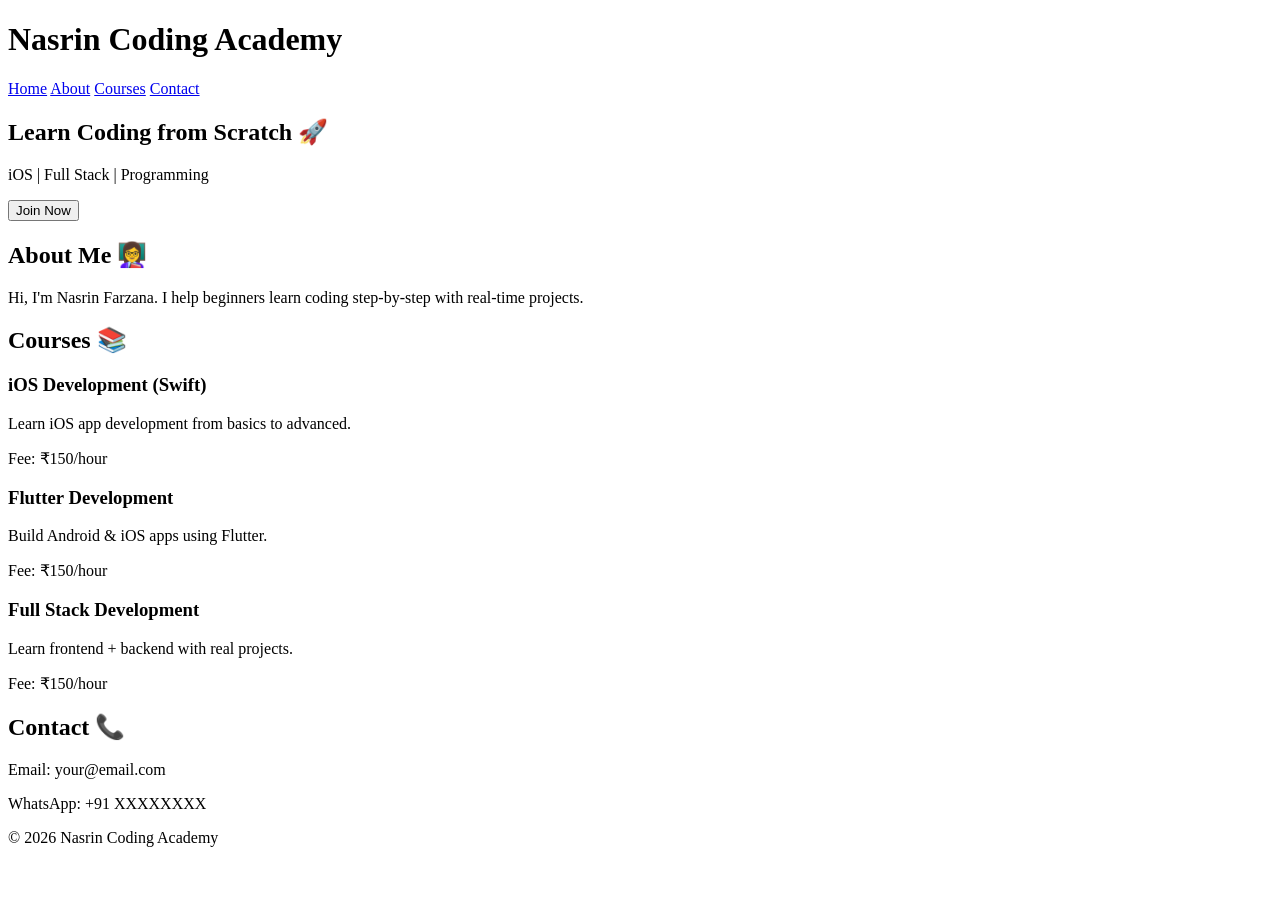
==== index.html @ 7d71c938 "Create index.html" ====
<!DOCTYPE html>
<html lang="en">
<head>
    <meta charset="UTF-8">
    <meta name="viewport" content="width=device-width, initial-scale=1.0">
    <title>Nasrin Coding Academy</title>
    <link rel="stylesheet" href="style.css">
</head>
<body>

<header>
    <h1>Nasrin Coding Academy</h1>
    <nav>
        <a href="#home">Home</a>
        <a href="#about">About</a>
        <a href="#courses">Courses</a>
        <a href="#contact">Contact</a>
    </nav>
</header>

<section id="home">
    <h2>Learn Coding from Scratch 🚀</h2>
    <p>iOS | Full Stack | Programming</p>
    <button onclick="scrollToContact()">Join Now</button>
</section>

<section id="about">
    <h2>About Me 👩‍🏫</h2>
    <p>Hi, I'm Nasrin Farzana. I help beginners learn coding step-by-step with real-time projects.</p>
</section>

<section id="courses">
    <h2>Courses 📚</h2>

    <div class="card">
        <h3>iOS Development (Swift)</h3>
        <p>Learn iOS app development from basics to advanced.</p>
        <p>Fee: ₹150/hour</p>
    </div>

    <div class="card">
        <h3>Flutter Development</h3>
        <p>Build Android & iOS apps using Flutter.</p>
        <p>Fee: ₹150/hour</p>
    </div>

    <div class="card">
        <h3>Full Stack Development</h3>
        <p>Learn frontend + backend with real projects.</p>
        <p>Fee: ₹150/hour</p>
    </div>

</section>

<section id="contact">
    <h2>Contact 📞</h2>
    <p>Email: your@email.com</p>
    <p>WhatsApp: +91 XXXXXXXX</p>
</section>

<footer>
    <p>© 2026 Nasrin Coding Academy</p>
</footer>

<script src="script.js"></script>
</body>
</html>
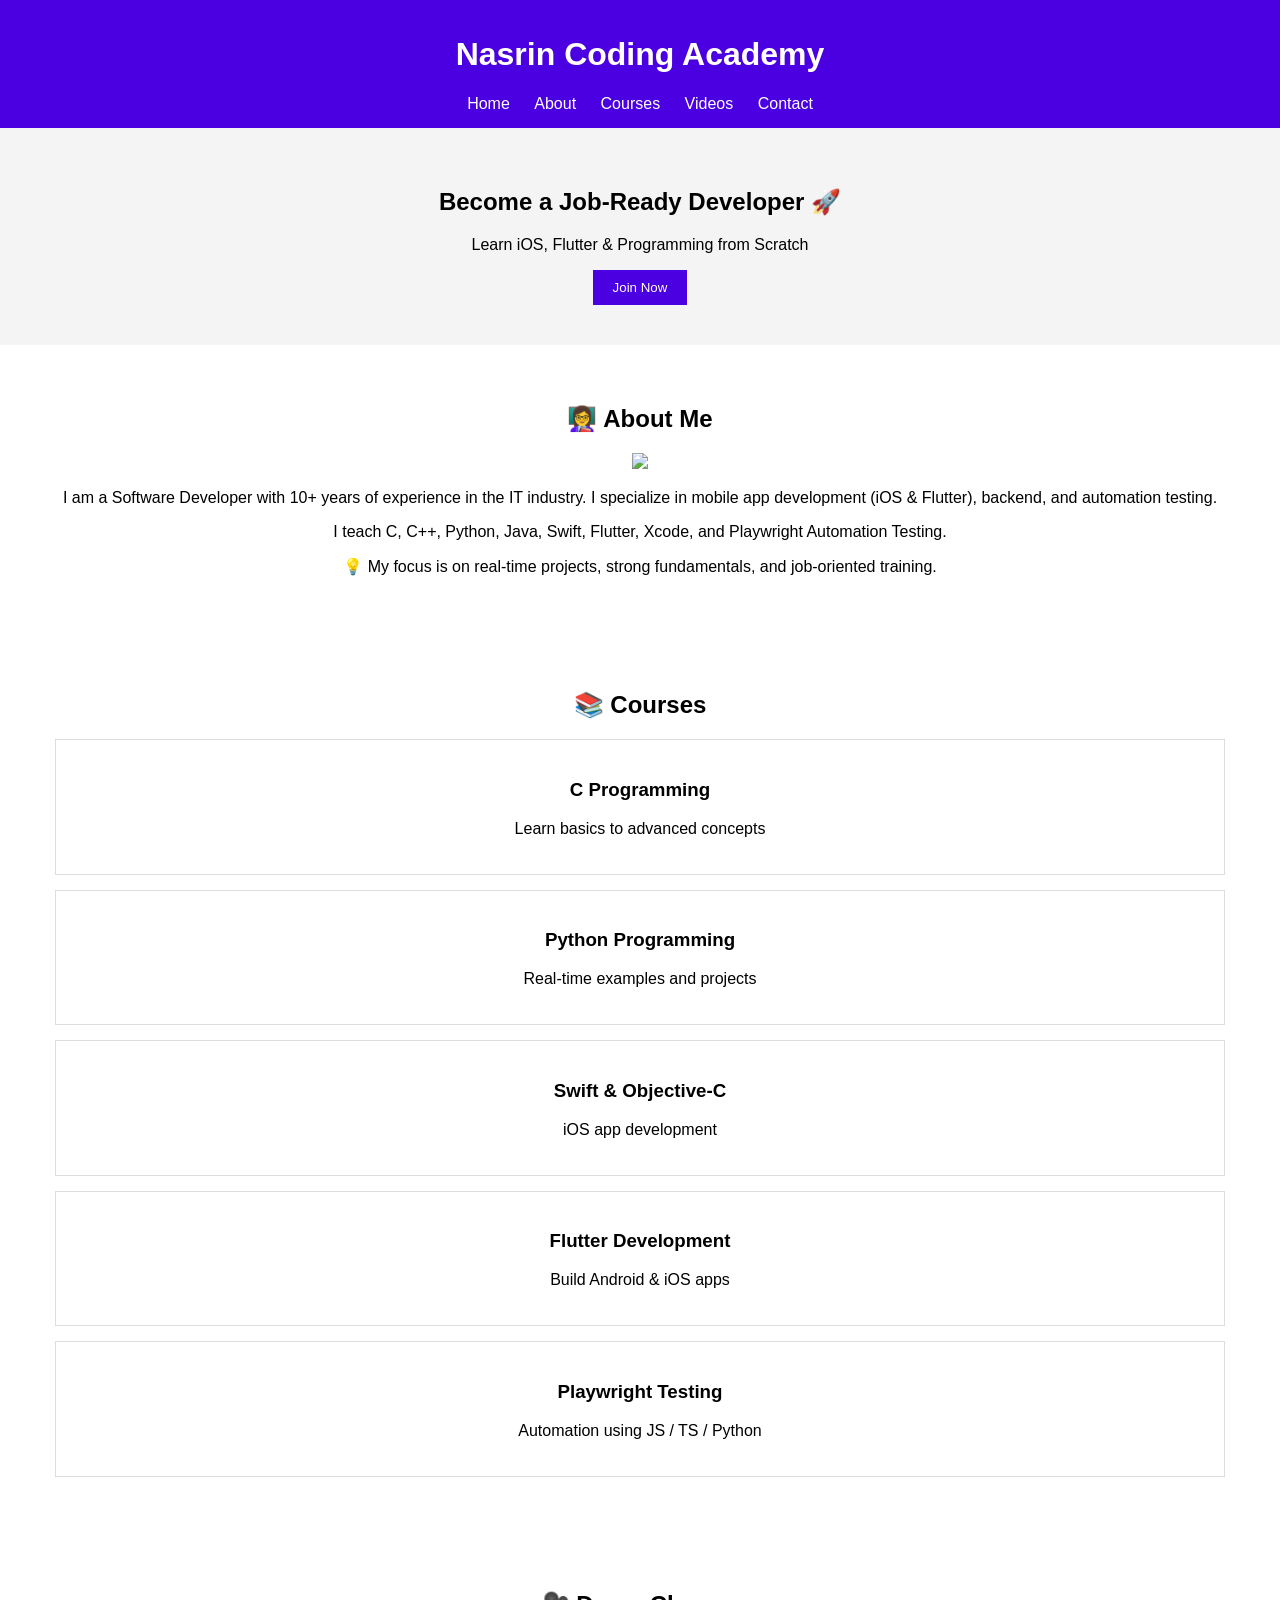
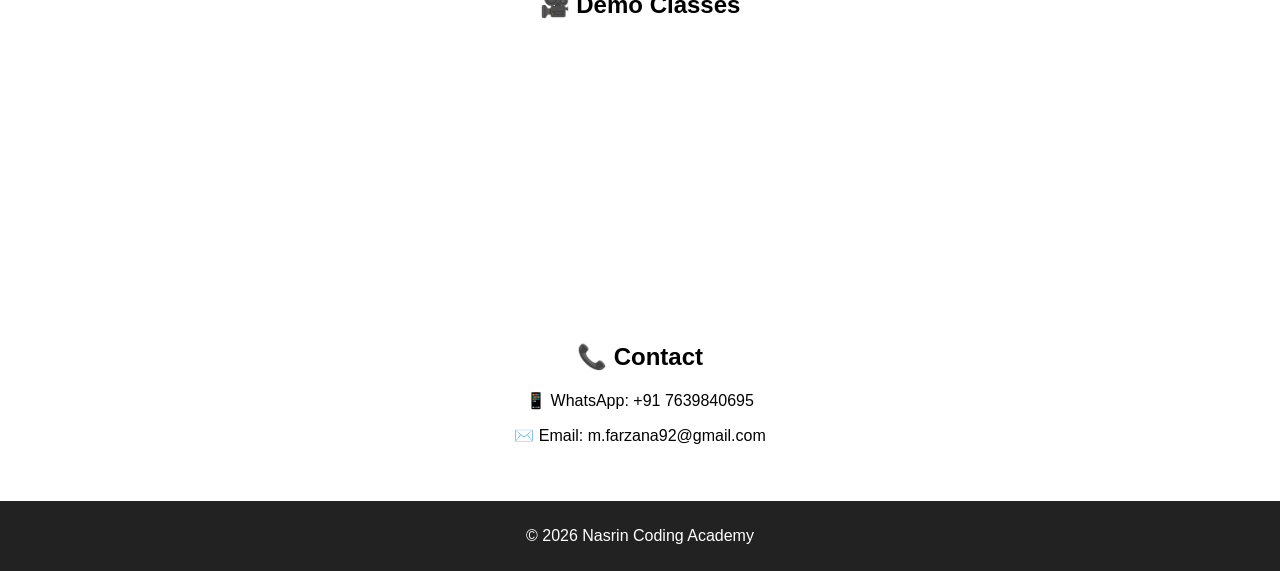
==== commit 1c157942: "Update index.html" ====
--- a/index.html
+++ b/index.html
@@ -1,11 +1,12 @@
 <!DOCTYPE html>
 <html lang="en">
 <head>
-    <meta charset="UTF-8">
-    <meta name="viewport" content="width=device-width, initial-scale=1.0">
-    <title>Nasrin Coding Academy</title>
-    <link rel="stylesheet" href="style.css">
+<meta charset="UTF-8">
+<meta name="viewport" content="width=device-width, initial-scale=1.0">
+<title>Nasrin Coding Academy</title>
+<link rel="stylesheet" href="style.css">
 </head>
+
 <body>
 
 <header>
@@ -14,48 +15,83 @@
         <a href="#home">Home</a>
         <a href="#about">About</a>
         <a href="#courses">Courses</a>
+        <a href="#videos">Videos</a>
         <a href="#contact">Contact</a>
     </nav>
 </header>
 
+<!-- HOME -->
 <section id="home">
-    <h2>Learn Coding from Scratch 🚀</h2>
-    <p>iOS | Full Stack | Programming</p>
+    <h2>Become a Job-Ready Developer 🚀</h2>
+    <p>Learn iOS, Flutter & Programming from Scratch</p>
     <button onclick="scrollToContact()">Join Now</button>
 </section>
 
+<!-- ABOUT -->
 <section id="about">
-    <h2>About Me 👩‍🏫</h2>
-    <p>Hi, I'm Nasrin Farzana. I help beginners learn coding step-by-step with real-time projects.</p>
+    <h2>👩‍🏫 About Me</h2>
+
+    <img src="profile.jpg" class="profile-img">
+
+    <p>
+    I am a Software Developer with 10+ years of experience in the IT industry.
+    I specialize in mobile app development (iOS & Flutter), backend, and automation testing.
+    </p>
+
+    <p>
+    I teach C, C++, Python, Java, Swift, Flutter, Xcode, and Playwright Automation Testing.
+    </p>
+
+    <p>
+    💡 My focus is on real-time projects, strong fundamentals, and job-oriented training.
+    </p>
 </section>
 
+<!-- COURSES -->
 <section id="courses">
-    <h2>Courses 📚</h2>
+    <h2>📚 Courses</h2>
 
     <div class="card">
-        <h3>iOS Development (Swift)</h3>
-        <p>Learn iOS app development from basics to advanced.</p>
-        <p>Fee: ₹150/hour</p>
+        <h3>C Programming</h3>
+        <p>Learn basics to advanced concepts</p>
+    </div>
+
+    <div class="card">
+        <h3>Python Programming</h3>
+        <p>Real-time examples and projects</p>
+    </div>
+
+    <div class="card">
+        <h3>Swift & Objective-C</h3>
+        <p>iOS app development</p>
     </div>
 
     <div class="card">
         <h3>Flutter Development</h3>
-        <p>Build Android & iOS apps using Flutter.</p>
-        <p>Fee: ₹150/hour</p>
+        <p>Build Android & iOS apps</p>
     </div>
 
     <div class="card">
-        <h3>Full Stack Development</h3>
-        <p>Learn frontend + backend with real projects.</p>
-        <p>Fee: ₹150/hour</p>
+        <h3>Playwright Testing</h3>
+        <p>Automation using JS / TS / Python</p>
     </div>
+</section>
+
+<!-- VIDEOS -->
+<section id="videos">
+    <h2>🎥 Demo Classes</h2>
+
+    <iframe width="300" height="200"
+    src="https://www.youtube.com/embed/YOUR_VIDEO_ID"
+    frameborder="0" allowfullscreen></iframe>
 
 </section>
 
+<!-- CONTACT -->
 <section id="contact">
-    <h2>Contact 📞</h2>
-    <p>Email: your@email.com</p>
-    <p>WhatsApp: +91 XXXXXXXX</p>
+    <h2>📞 Contact</h2>
+    <p>📱 WhatsApp: +91 7639840695</p>
+    <p>✉️ Email: m.farzana92@gmail.com</p>
 </section>
 
 <footer>
--- a/style.css
+++ b/style.css
@@ -0,0 +1,46 @@
+body {
+    font-family: Arial;
+    margin: 0;
+    padding: 0;
+    text-align: center;
+}
+
+header {
+    background: #4a00e0;
+    color: white;
+    padding: 15px;
+}
+
+nav a {
+    margin: 10px;
+    color: white;
+    text-decoration: none;
+}
+
+section {
+    padding: 40px;
+}
+
+#home {
+    background: #f4f4f4;
+}
+
+button {
+    padding: 10px 20px;
+    background: #4a00e0;
+    color: white;
+    border: none;
+    cursor: pointer;
+}
+
+.card {
+    border: 1px solid #ddd;
+    padding: 20px;
+    margin: 15px;
+}
+
+footer {
+    background: #222;
+    color: white;
+    padding: 10px;
+}
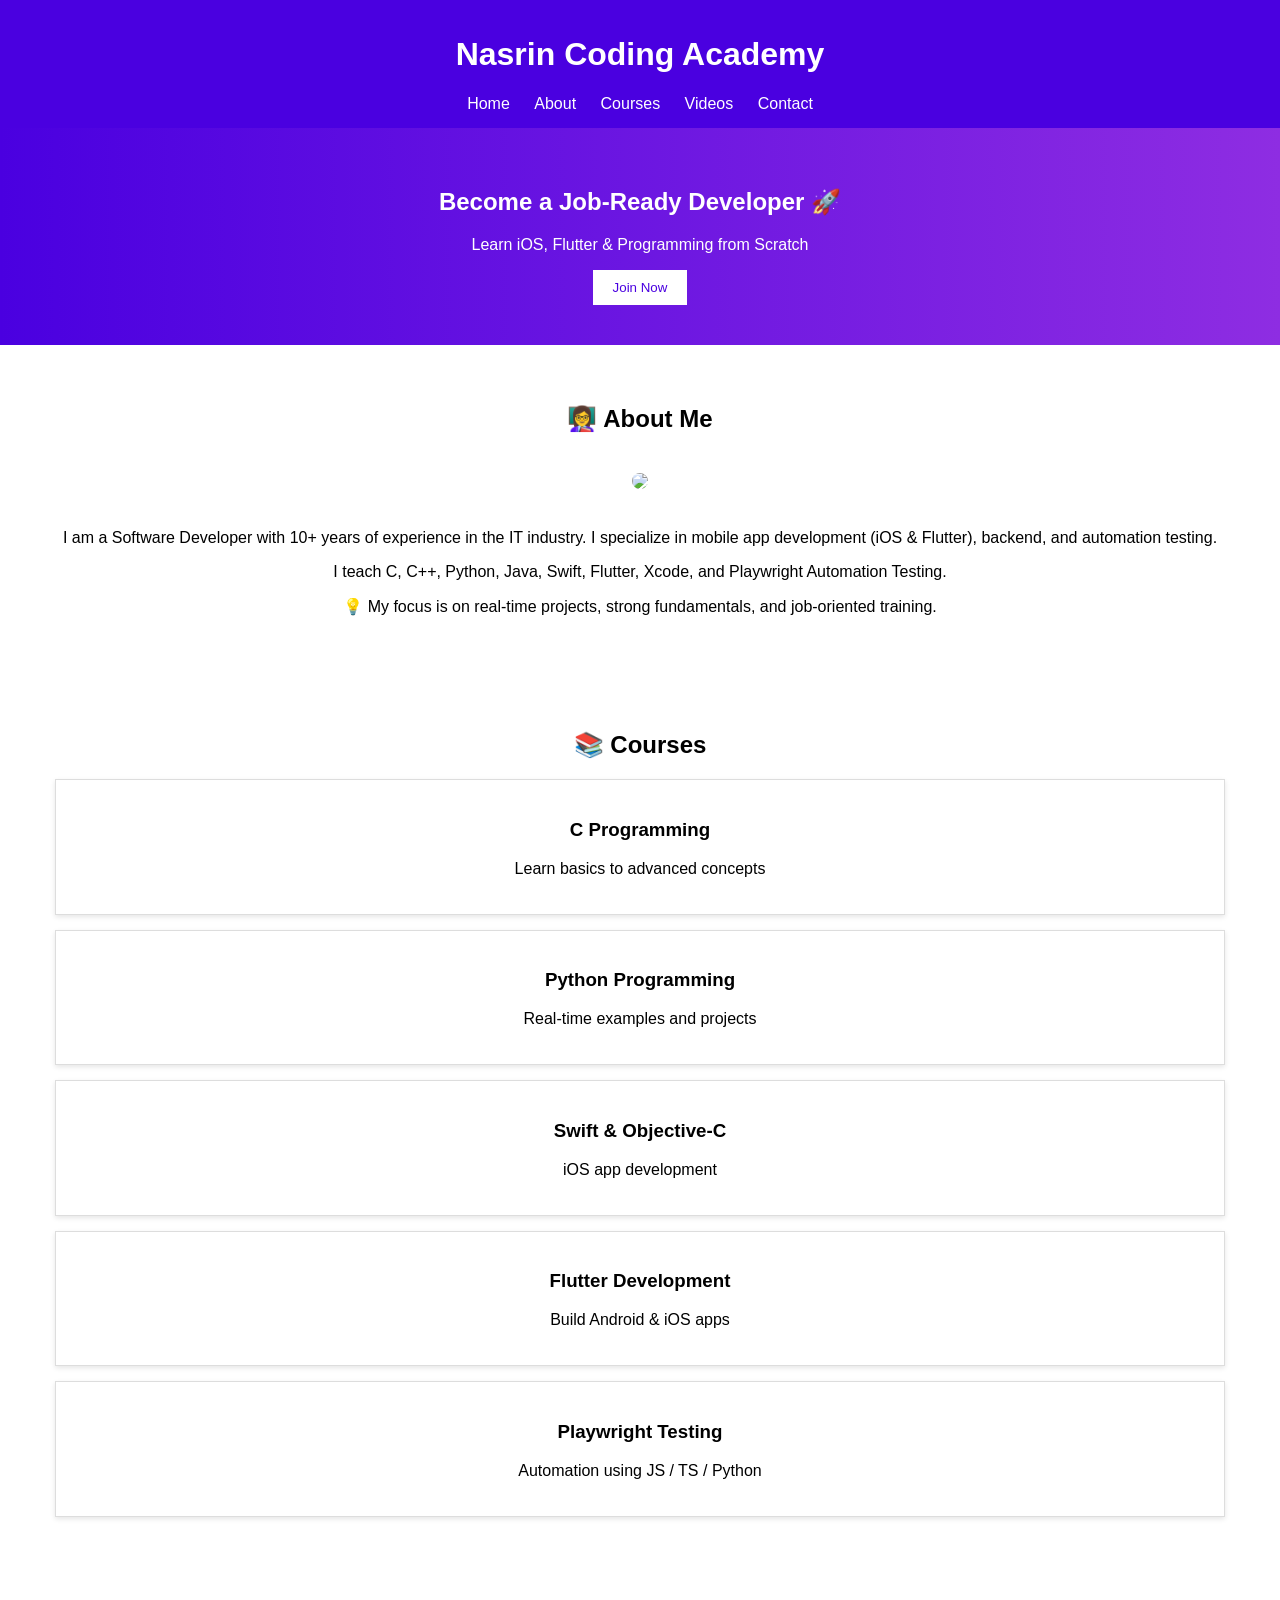
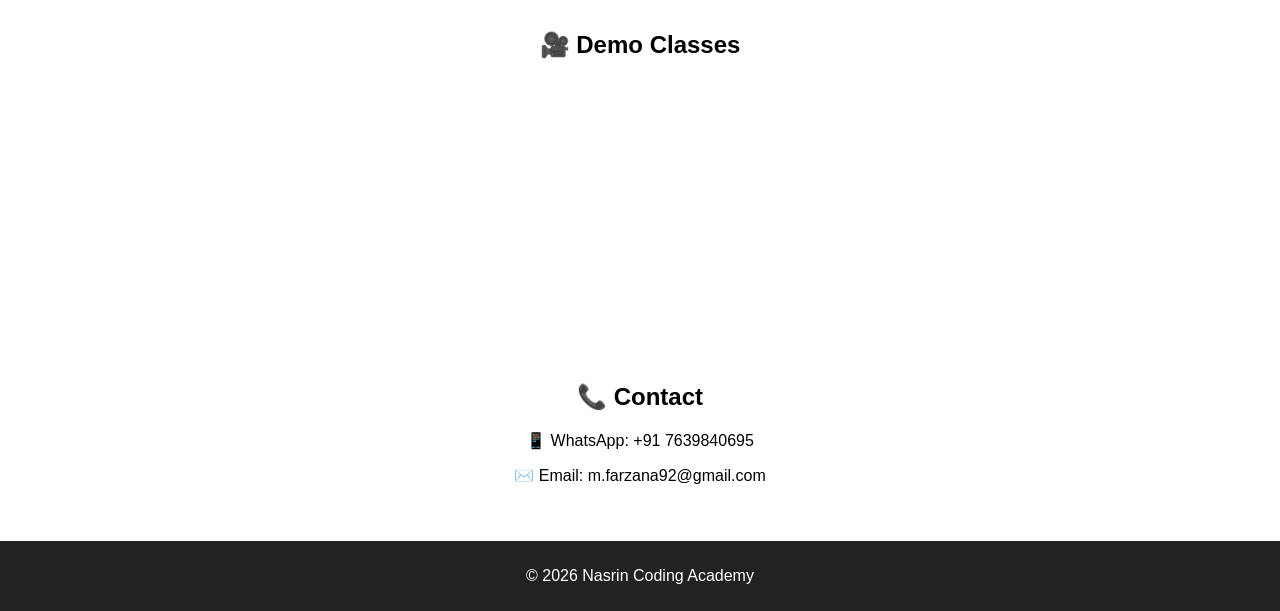
==== commit 9ee5a8c5: "Update index.html" ====
--- a/index.html
+++ b/index.html
@@ -79,14 +79,16 @@
 
 <!-- VIDEOS -->
 <section id="videos">
+    
     <h2>🎥 Demo Classes</h2>
 
     <iframe width="300" height="200"
-    src="https://www.youtube.com/embed/YOUR_VIDEO_ID"
-    frameborder="0" allowfullscreen></iframe>
+    src="https://www.youtube.com/embed/q-85HjGpsPM"
+    frameborder="0" allowfullscreen>
+    </iframe>
 
 </section>
-
+    
 <!-- CONTACT -->
 <section id="contact">
     <h2>📞 Contact</h2>
--- a/style.css
+++ b/style.css
@@ -1,7 +1,6 @@
 body {
     font-family: Arial;
     margin: 0;
-    padding: 0;
     text-align: center;
 }
 
@@ -22,21 +21,29 @@
 }
 
 #home {
-    background: #f4f4f4;
+    background: linear-gradient(to right, #4a00e0, #8e2de2);
+    color: white;
 }
 
 button {
     padding: 10px 20px;
-    background: #4a00e0;
-    color: white;
+    background: white;
+    color: #4a00e0;
     border: none;
     cursor: pointer;
+}
+
+.profile-img {
+    width: 150px;
+    border-radius: 50%;
+    margin: 20px;
 }
 
 .card {
     border: 1px solid #ddd;
     padding: 20px;
     margin: 15px;
+    box-shadow: 0 2px 5px rgba(0,0,0,0.1);
 }
 
 footer {
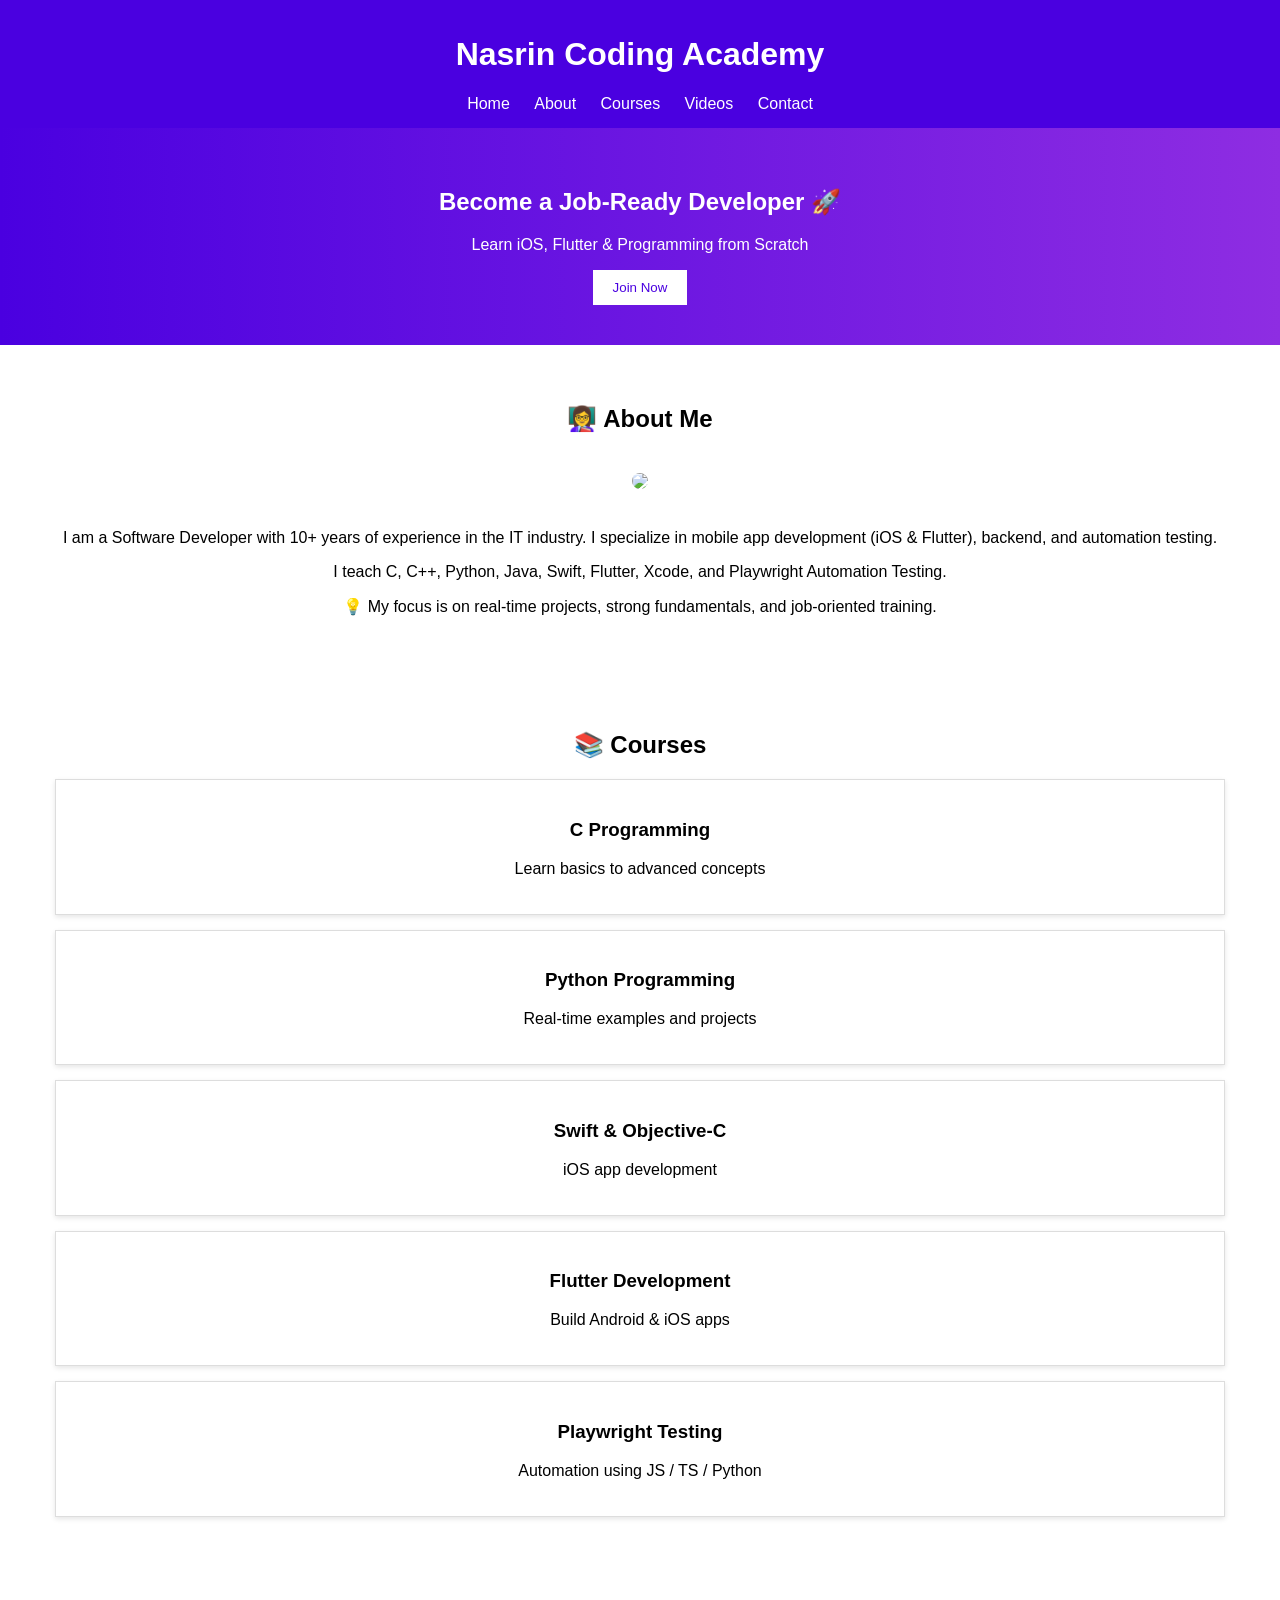
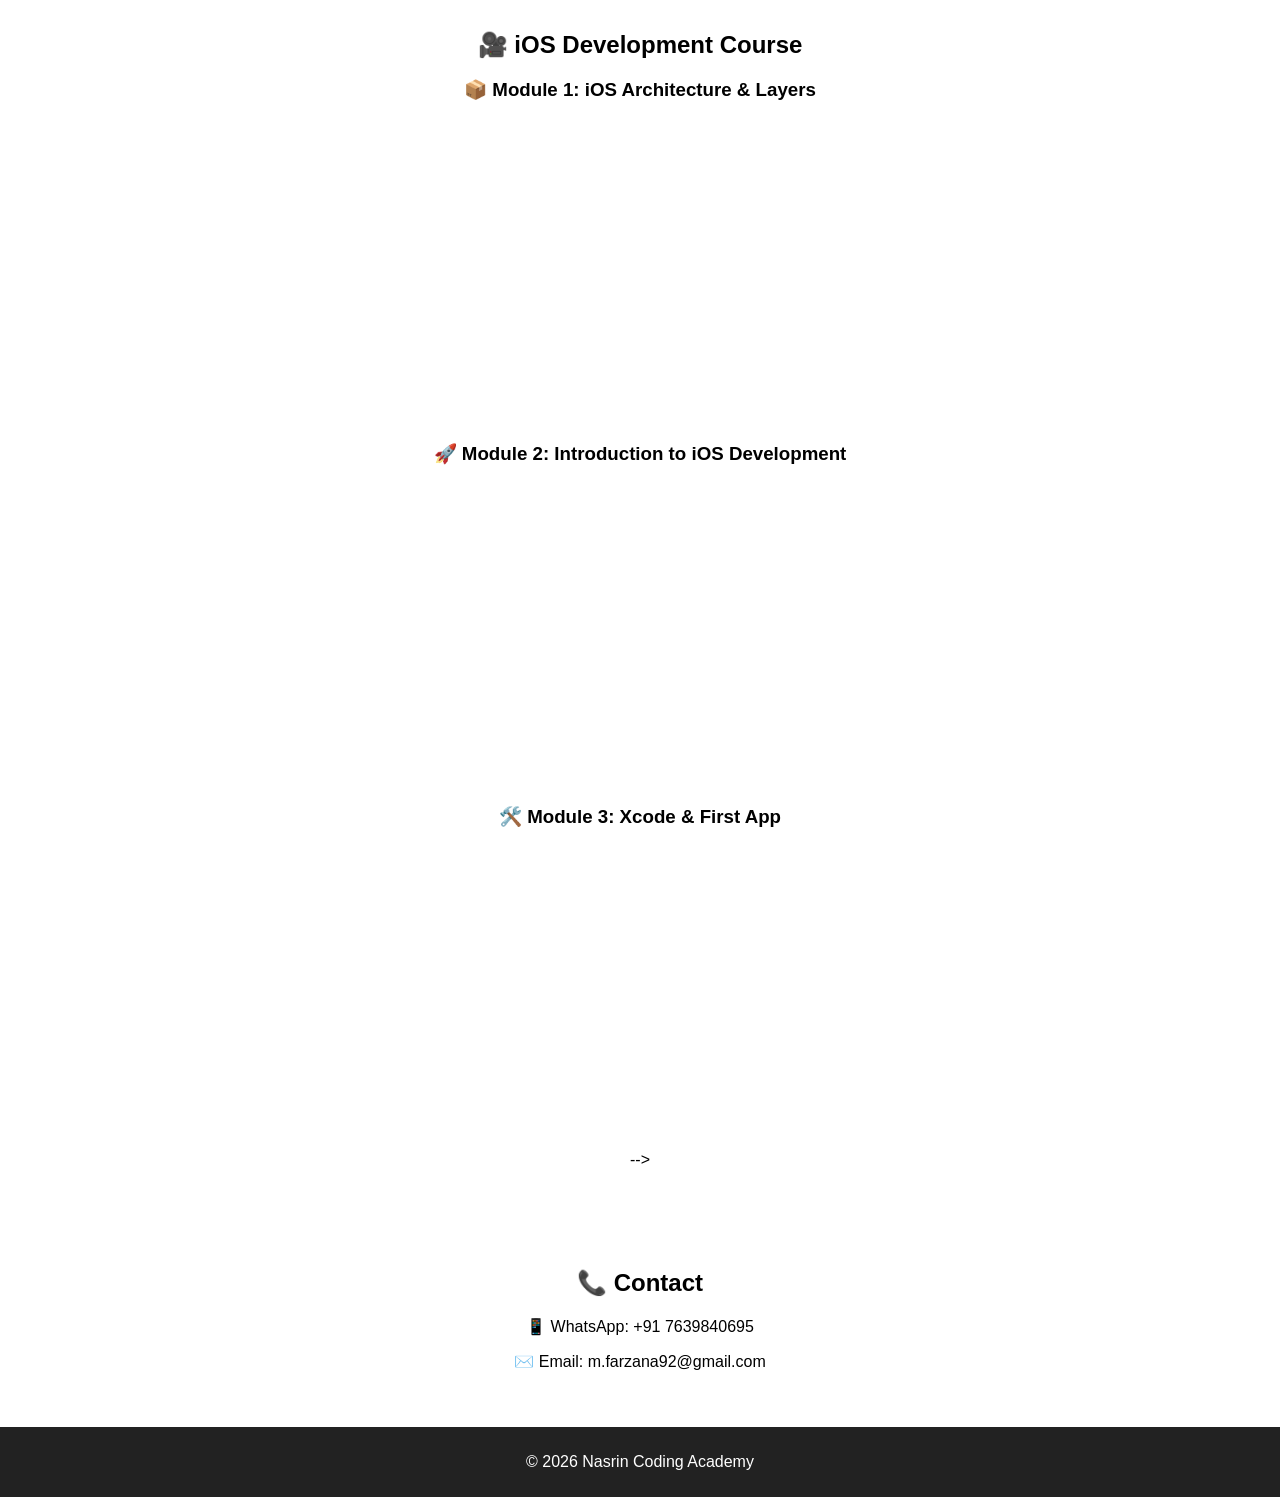
==== commit 307c0ae8: "Update index.html" ====
--- a/index.html
+++ b/index.html
@@ -79,13 +79,31 @@
 
 <!-- VIDEOS -->
 <section id="videos">
-    
-    <h2>🎥 Demo Classes</h2>
+    <h2>🎥 iOS Development Course</h2>
 
-    <iframe width="300" height="200"
-    src="https://www.youtube.com/embed/q-85HjGpsPM"
-    frameborder="0" allowfullscreen>
-    </iframe>
+    <!-- Module 1 -->
+    <div class="video-card">
+        <h3>📦 Module 1: iOS Architecture & Layers</h3>
+        <iframe width="100%" height="300"
+        src="https://www.youtube.com/embed/q-85HjGpsPM"
+        frameborder="0" allowfullscreen></iframe>
+    </div>
+
+    <!-- <!-- Module 2 -->
+    <div class="video-card">
+        <h3>🚀 Module 2: Introduction to iOS Development</h3>
+        <iframe width="100%" height="300"
+        src="https://www.youtube.com/embed/YOUR_VIDEO_ID"
+        frameborder="0" allowfullscreen></iframe>
+    </div>
+
+    <!-- Module 3 -->
+    <div class="video-card">
+        <h3>🛠️ Module 3: Xcode & First App</h3>
+        <iframe width="100%" height="300"
+        src="https://www.youtube.com/embed/YOUR_VIDEO_ID"
+        frameborder="0" allowfullscreen></iframe>
+    </div> -->
 
 </section>
     
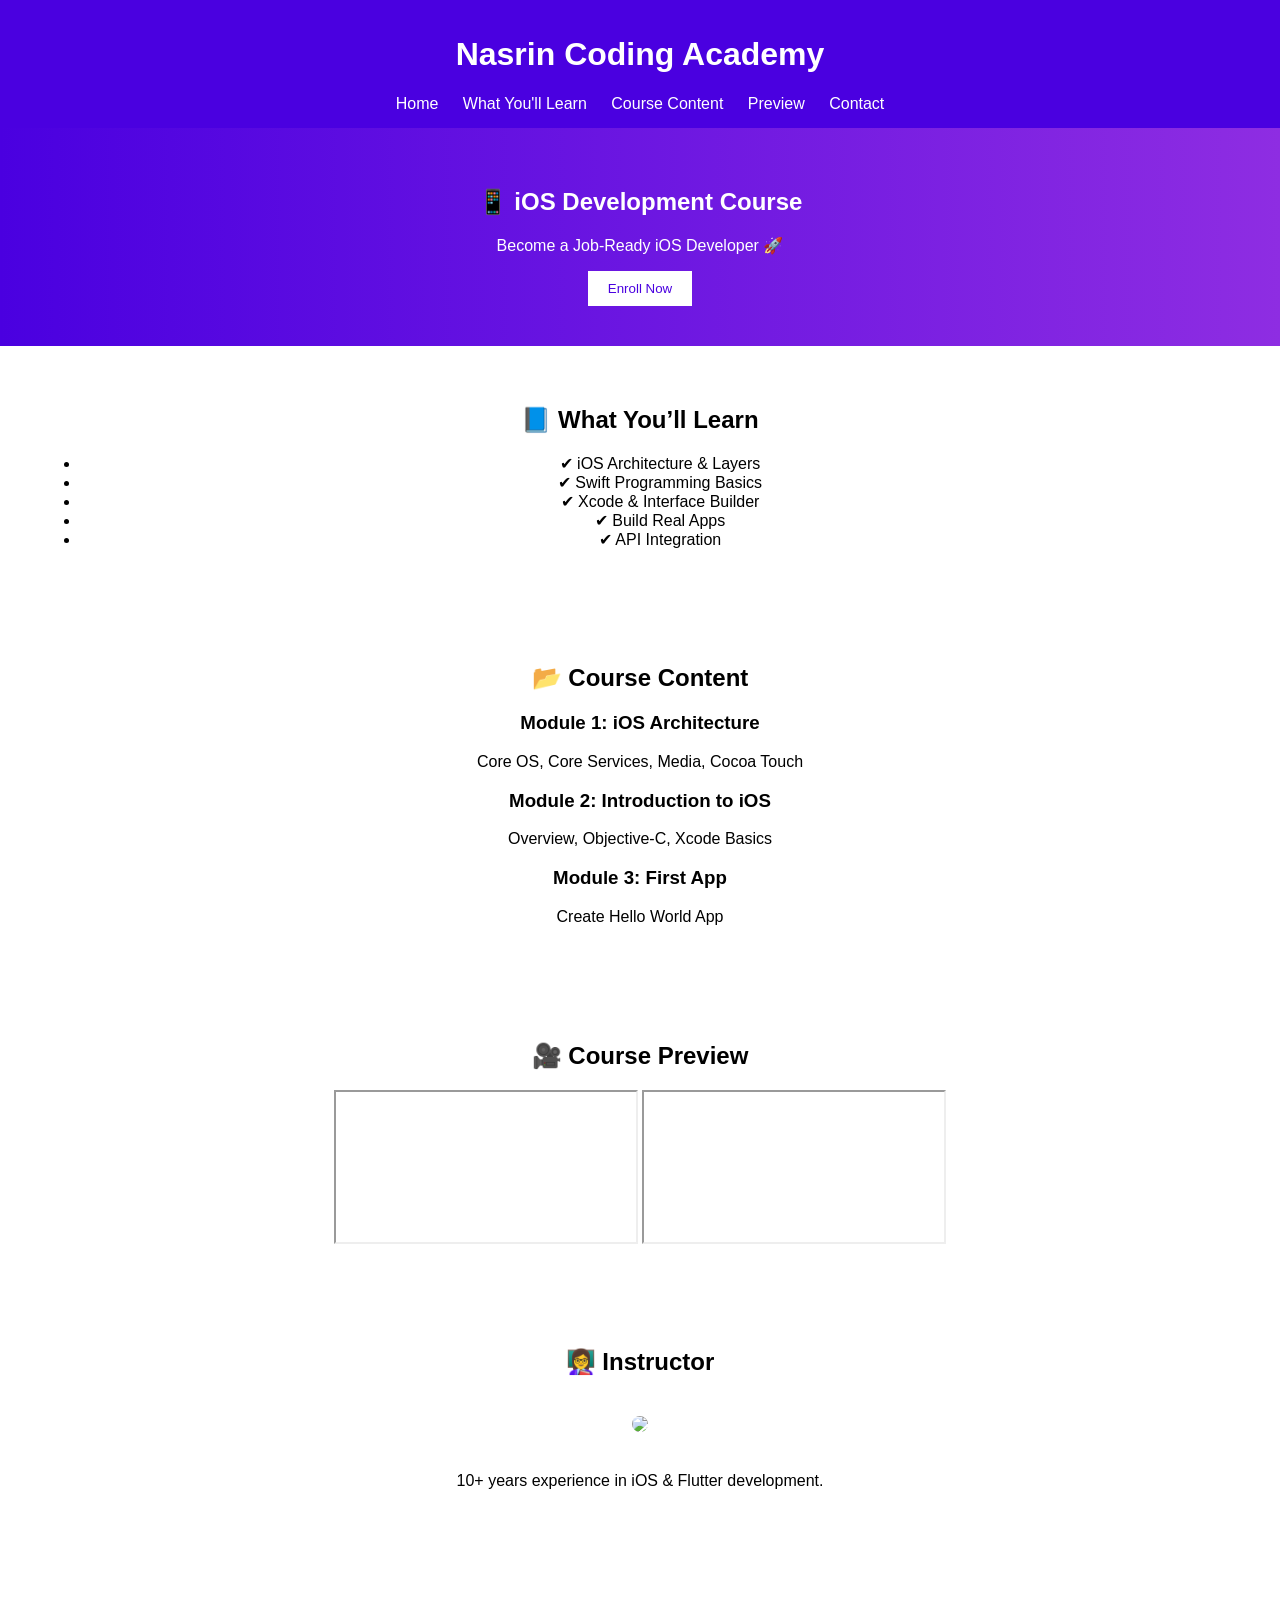
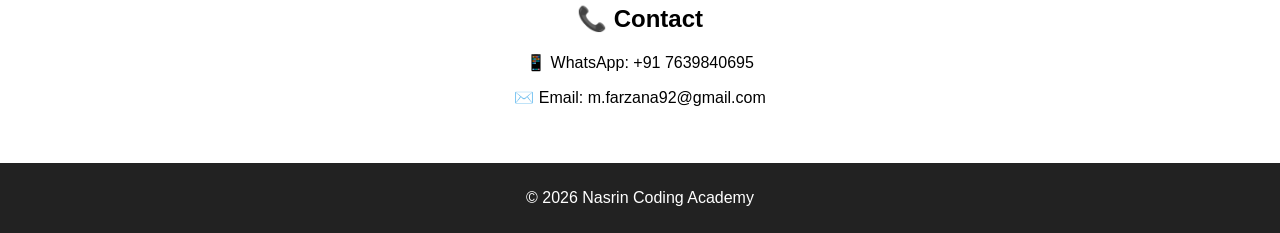
==== commit b2daf254: "Update index.html" ====
--- a/index.html
+++ b/index.html
@@ -13,100 +13,69 @@
     <h1>Nasrin Coding Academy</h1>
     <nav>
         <a href="#home">Home</a>
-        <a href="#about">About</a>
-        <a href="#courses">Courses</a>
-        <a href="#videos">Videos</a>
+        <a href="#learn">What You'll Learn</a>
+        <a href="#content">Course Content</a>
+        <a href="#videos">Preview</a>
         <a href="#contact">Contact</a>
     </nav>
 </header>
 
-<!-- HOME -->
-<section id="home">
-    <h2>Become a Job-Ready Developer 🚀</h2>
-    <p>Learn iOS, Flutter & Programming from Scratch</p>
-    <button onclick="scrollToContact()">Join Now</button>
+<!-- HERO -->
+<section id="home" class="hero">
+    <h2>📱 iOS Development Course</h2>
+    <p>Become a Job-Ready iOS Developer 🚀</p>
+    <button onclick="scrollToContact()">Enroll Now</button>
 </section>
 
-<!-- ABOUT -->
-<section id="about">
-    <h2>👩‍🏫 About Me</h2>
-
-    <img src="profile.jpg" class="profile-img">
-
-    <p>
-    I am a Software Developer with 10+ years of experience in the IT industry.
-    I specialize in mobile app development (iOS & Flutter), backend, and automation testing.
-    </p>
-
-    <p>
-    I teach C, C++, Python, Java, Swift, Flutter, Xcode, and Playwright Automation Testing.
-    </p>
-
-    <p>
-    💡 My focus is on real-time projects, strong fundamentals, and job-oriented training.
-    </p>
+<!-- WHAT YOU’LL LEARN -->
+<section id="learn">
+    <h2>📘 What You’ll Learn</h2>
+    <ul>
+        <li>✔ iOS Architecture & Layers</li>
+        <li>✔ Swift Programming Basics</li>
+        <li>✔ Xcode & Interface Builder</li>
+        <li>✔ Build Real Apps</li>
+        <li>✔ API Integration</li>
+    </ul>
 </section>
 
-<!-- COURSES -->
-<section id="courses">
-    <h2>📚 Courses</h2>
+<!-- COURSE CONTENT -->
+<section id="content">
+    <h2>📂 Course Content</h2>
 
-    <div class="card">
-        <h3>C Programming</h3>
-        <p>Learn basics to advanced concepts</p>
+    <div class="content-card">
+        <h3>Module 1: iOS Architecture</h3>
+        <p>Core OS, Core Services, Media, Cocoa Touch</p>
     </div>
 
-    <div class="card">
-        <h3>Python Programming</h3>
-        <p>Real-time examples and projects</p>
+    <div class="content-card">
+        <h3>Module 2: Introduction to iOS</h3>
+        <p>Overview, Objective-C, Xcode Basics</p>
     </div>
 
-    <div class="card">
-        <h3>Swift & Objective-C</h3>
-        <p>iOS app development</p>
-    </div>
-
-    <div class="card">
-        <h3>Flutter Development</h3>
-        <p>Build Android & iOS apps</p>
-    </div>
-
-    <div class="card">
-        <h3>Playwright Testing</h3>
-        <p>Automation using JS / TS / Python</p>
+    <div class="content-card">
+        <h3>Module 3: First App</h3>
+        <p>Create Hello World App</p>
     </div>
 </section>
 
-<!-- VIDEOS -->
+<!-- VIDEO PREVIEW -->
 <section id="videos">
-    <h2>🎥 iOS Development Course</h2>
+    <h2>🎥 Course Preview</h2>
 
-    <!-- Module 1 -->
-    <div class="video-card">
-        <h3>📦 Module 1: iOS Architecture & Layers</h3>
-        <iframe width="100%" height="300"
-        src="https://www.youtube.com/embed/q-85HjGpsPM"
-        frameborder="0" allowfullscreen></iframe>
+    <div class="video-grid">
+        <iframe src="https://www.youtube.com/embed/q-85HjGpsPM" allowfullscreen></iframe>
+        <iframe src="https://www.youtube.com/embed/q-85HjGpsPM" allowfullscreen></iframe>
     </div>
+</section>
 
-    <!-- <!-- Module 2 -->
-    <div class="video-card">
-        <h3>🚀 Module 2: Introduction to iOS Development</h3>
-        <iframe width="100%" height="300"
-        src="https://www.youtube.com/embed/YOUR_VIDEO_ID"
-        frameborder="0" allowfullscreen></iframe>
-    </div>
+<!-- INSTRUCTOR -->
+<section id="instructor">
+    <h2>👩‍🏫 Instructor</h2>
+    <img src="profile.jpg" class="profile-img">
+    <p>10+ years experience in iOS & Flutter development.</p>
+</section>
 
-    <!-- Module 3 -->
-    <div class="video-card">
-        <h3>🛠️ Module 3: Xcode & First App</h3>
-        <iframe width="100%" height="300"
-        src="https://www.youtube.com/embed/YOUR_VIDEO_ID"
-        frameborder="0" allowfullscreen></iframe>
-    </div> -->
-
-</section>
-    
 <!-- CONTACT -->
 <section id="contact">
     <h2>📞 Contact</h2>
@@ -118,6 +87,11 @@
     <p>© 2026 Nasrin Coding Academy</p>
 </footer>
 
-<script src="script.js"></script>
+<script>
+function scrollToContact() {
+    document.getElementById("contact").scrollIntoView({ behavior: "smooth" });
+}
+</script>
+
 </body>
 </html>
--- a/style.css
+++ b/style.css
@@ -16,6 +16,23 @@
     text-decoration: none;
 }
 
+#videos {
+    padding: 40px;
+    text-align: center;
+}
+
+.video-card {
+    margin: 30px auto;
+    max-width: 800px;
+    background: #f9f9f9;
+    padding: 15px;
+    border-radius: 10px;
+    box-shadow: 0 4px 8px rgba(0,0,0,0.1);
+}
+
+.video-card h3 {
+    margin-bottom: 10px;
+}
 section {
     padding: 40px;
 }
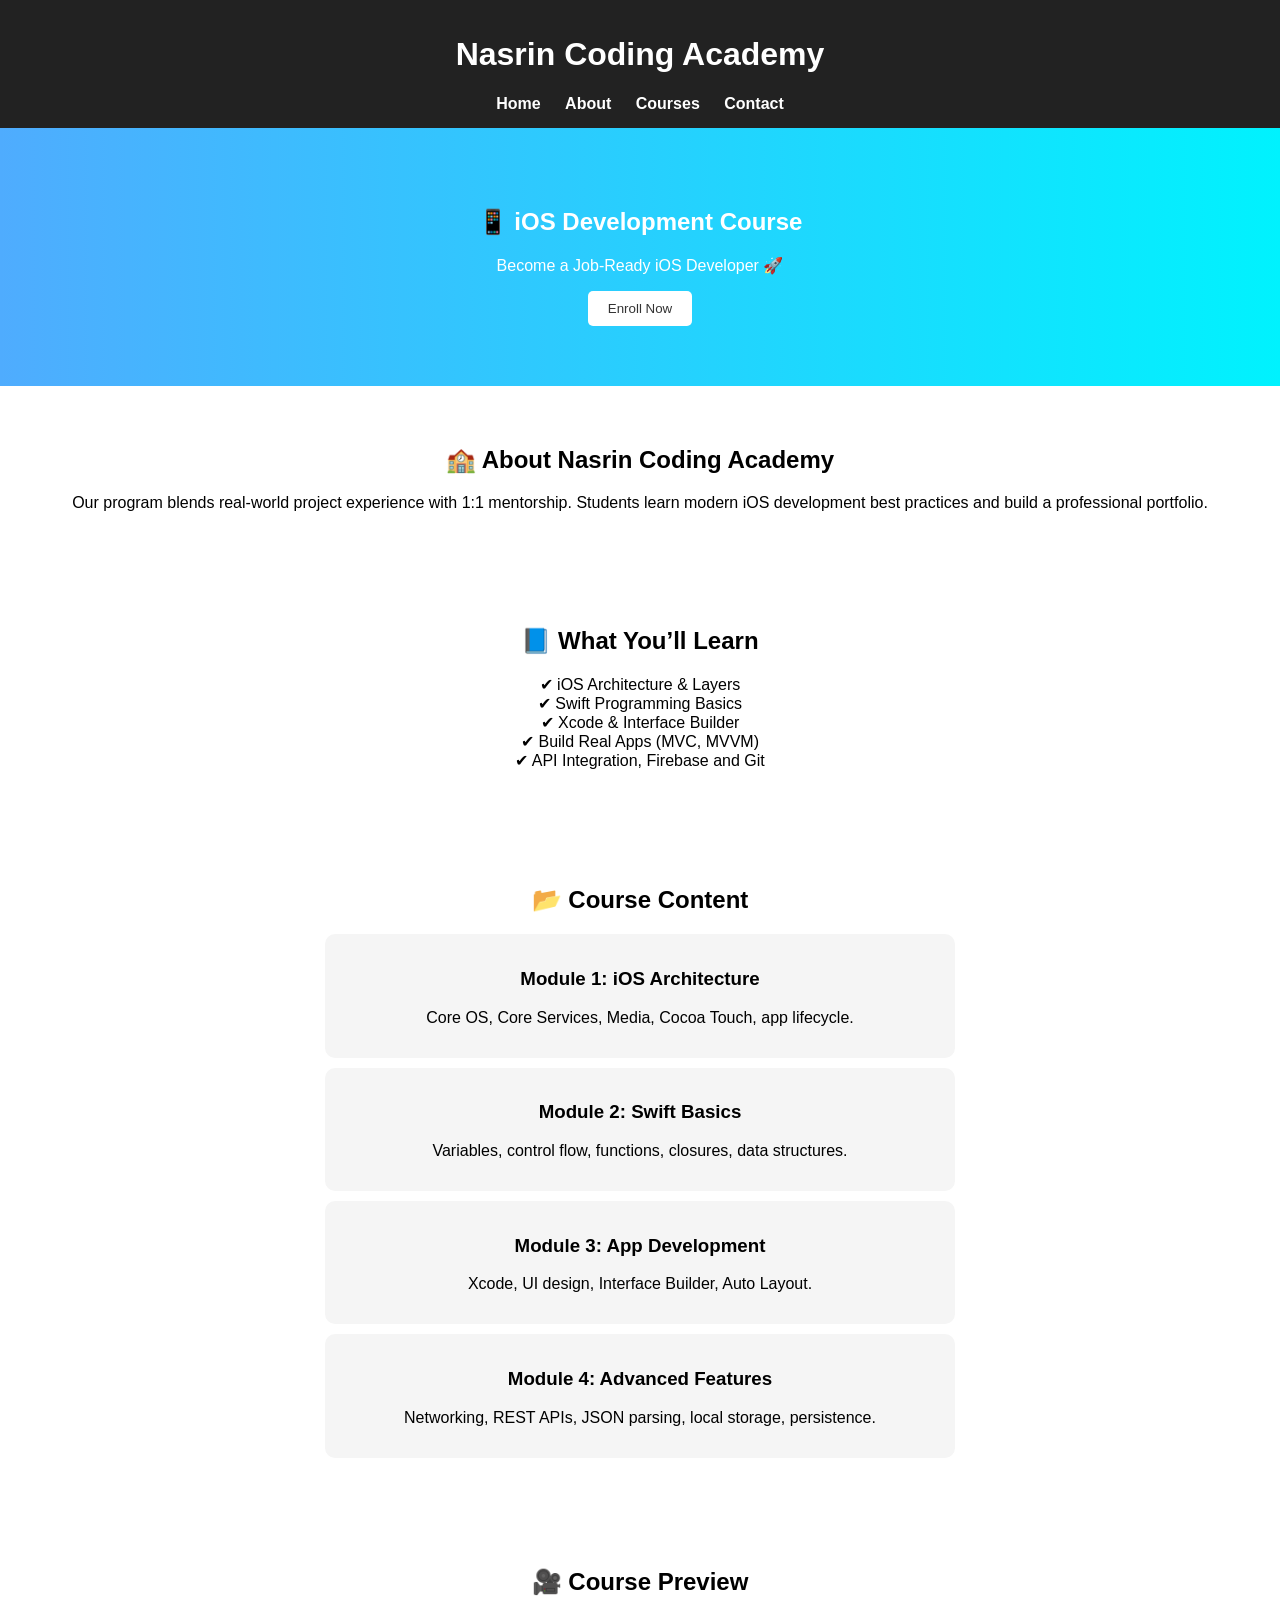
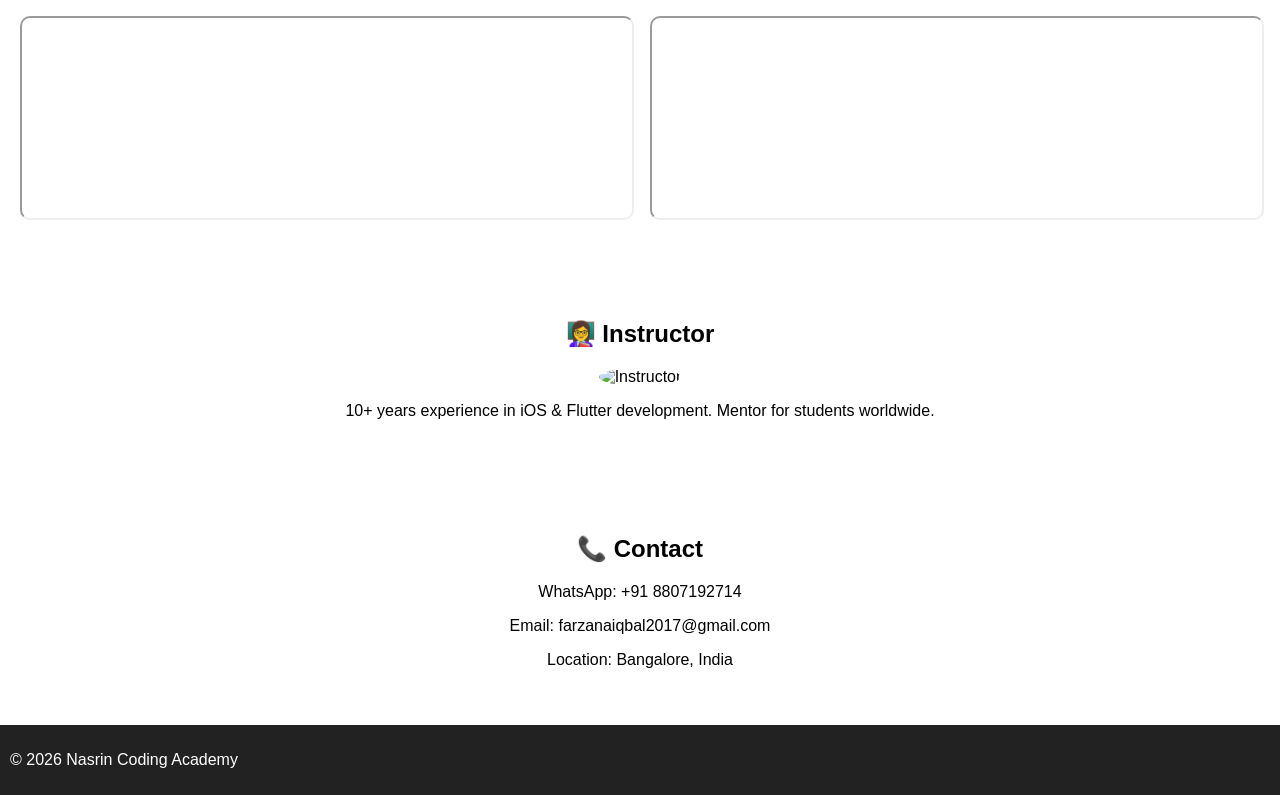
==== commit 77004871: "Update index.html" ====
--- a/index.html
+++ b/index.html
@@ -1,97 +1,80 @@
 <!DOCTYPE html>
 <html lang="en">
 <head>
-<meta charset="UTF-8">
-<meta name="viewport" content="width=device-width, initial-scale=1.0">
-<title>Nasrin Coding Academy</title>
-<link rel="stylesheet" href="style.css">
+    <meta charset="UTF-8">
+    <meta name="viewport" content="width=device-width, initial-scale=1.0">
+    <title>Nasrin Coding Academy</title>
+    <link rel="stylesheet" href="style.css">
 </head>
-
 <body>
-
 <header>
     <h1>Nasrin Coding Academy</h1>
     <nav>
-        <a href="#home">Home</a>
-        <a href="#learn">What You'll Learn</a>
-        <a href="#content">Course Content</a>
-        <a href="#videos">Preview</a>
-        <a href="#contact">Contact</a>
+        <a href="index.html">Home</a>
+        <a href="about.html">About</a>
+        <a href="courses.html">Courses</a>
+        <a href="contact.html">Contact</a>
     </nav>
 </header>
-
-<!-- HERO -->
 <section id="home" class="hero">
     <h2>📱 iOS Development Course</h2>
     <p>Become a Job-Ready iOS Developer 🚀</p>
-    <button onclick="scrollToContact()">Enroll Now</button>
+    <button onclick="scrollToSection('contact')">Enroll Now</button>
 </section>
-
-<!-- WHAT YOU’LL LEARN -->
+<section id="about">
+    <h2>🏫 About Nasrin Coding Academy</h2>
+    <p>Our program blends real-world project experience with 1:1 mentorship. Students learn modern iOS development best practices and build a professional portfolio.</p>
+</section>
 <section id="learn">
     <h2>📘 What You’ll Learn</h2>
     <ul>
         <li>✔ iOS Architecture & Layers</li>
         <li>✔ Swift Programming Basics</li>
         <li>✔ Xcode & Interface Builder</li>
-        <li>✔ Build Real Apps</li>
-        <li>✔ API Integration</li>
+        <li>✔ Build Real Apps (MVC, MVVM)</li>
+        <li>✔ API Integration, Firebase and Git</li>
     </ul>
 </section>
-
-<!-- COURSE CONTENT -->
 <section id="content">
     <h2>📂 Course Content</h2>
-
     <div class="content-card">
         <h3>Module 1: iOS Architecture</h3>
-        <p>Core OS, Core Services, Media, Cocoa Touch</p>
+        <p>Core OS, Core Services, Media, Cocoa Touch, app lifecycle.</p>
     </div>
-
     <div class="content-card">
-        <h3>Module 2: Introduction to iOS</h3>
-        <p>Overview, Objective-C, Xcode Basics</p>
+        <h3>Module 2: Swift Basics</h3>
+        <p>Variables, control flow, functions, closures, data structures.</p>
     </div>
-
     <div class="content-card">
-        <h3>Module 3: First App</h3>
-        <p>Create Hello World App</p>
+        <h3>Module 3: App Development</h3>
+        <p>Xcode, UI design, Interface Builder, Auto Layout.</p>
+    </div>
+    <div class="content-card">
+        <h3>Module 4: Advanced Features</h3>
+        <p>Networking, REST APIs, JSON parsing, local storage, persistence.</p>
     </div>
 </section>
-
-<!-- VIDEO PREVIEW -->
 <section id="videos">
     <h2>🎥 Course Preview</h2>
-
     <div class="video-grid">
         <iframe src="https://www.youtube.com/embed/q-85HjGpsPM" allowfullscreen></iframe>
         <iframe src="https://www.youtube.com/embed/q-85HjGpsPM" allowfullscreen></iframe>
     </div>
 </section>
-
-<!-- INSTRUCTOR -->
 <section id="instructor">
     <h2>👩‍🏫 Instructor</h2>
-    <img src="profile.jpg" class="profile-img">
-    <p>10+ years experience in iOS & Flutter development.</p>
+    <img src="profile.jpg" alt="Instructor" class="profile-img">
+    <p>10+ years experience in iOS & Flutter development. Mentor for students worldwide.</p>
 </section>
-
-<!-- CONTACT -->
 <section id="contact">
     <h2>📞 Contact</h2>
-    <p>📱 WhatsApp: +91 7639840695</p>
-    <p>✉️ Email: m.farzana92@gmail.com</p>
+    <p>WhatsApp: +91 8807192714</p>
+    <p>Email: farzanaiqbal2017@gmail.com</p>
+    <p>Location: Bangalore, India</p>
 </section>
-
 <footer>
     <p>© 2026 Nasrin Coding Academy</p>
 </footer>
-
-<script>
-function scrollToContact() {
-    document.getElementById("contact").scrollIntoView({ behavior: "smooth" });
-}
-</script>
-
+<script src="script.js"></script>
 </body>
 </html>
--- a/style.css
+++ b/style.css
@@ -1,68 +1,97 @@
 body {
-    font-family: Arial;
     margin: 0;
+    font-family: Arial, sans-serif;
+}
+
+/* HEADER */
+header {
+    background: #222;
+    color: #fff;
+    padding: 15px;
     text-align: center;
 }
 
-header {
-    background: #4a00e0;
-    color: white;
-    padding: 15px;
+nav a {
+    margin: 0 10px;
+    color: #fff;
+    text-decoration: none;
+    font-weight: 600;
 }
 
-nav a {
-    margin: 10px;
-    color: white;
-    text-decoration: none;
+nav a.active {
+    text-decoration: underline;
+    color: #ffd500;
 }
 
-#videos {
-    padding: 40px;
+/* HERO */
+.hero {
+    background: linear-gradient(to right, #4facfe, #00f2fe);
+    color: white;
+    text-align: center;
+    padding: 60px 20px;
+}
+
+.hero button {
+    padding: 10px 20px;
+    border: none;
+    background: white;
+    color: #333;
+    border-radius: 5px;
+    cursor: pointer;
+}
+
+/* SECTIONS */
+section {
+    padding: 40px 20px;
     text-align: center;
 }
 
-.video-card {
-    margin: 30px auto;
-    max-width: 800px;
-    background: #f9f9f9;
+/* LEARN */
+#learn ul {
+    list-style: none;
+    padding: 0;
+}
+
+/* CONTENT */
+.content-card {
+    background: #f5f5f5;
+    margin: 10px auto;
     padding: 15px;
     border-radius: 10px;
-    box-shadow: 0 4px 8px rgba(0,0,0,0.1);
+    max-width: 600px;
 }
 
-.video-card h3 {
-    margin-bottom: 10px;
-}
-section {
-    padding: 40px;
+/* VIDEOS */
+.video-grid {
+    display: grid;
+    grid-template-columns: repeat(auto-fit, minmax(300px, 1fr));
+    gap: 20px;
 }
 
-#home {
-    background: linear-gradient(to right, #4a00e0, #8e2de2);
-    color: white;
+.video-grid iframe {
+    width: 100%;
+    height: 200px;
+    border-radius: 10px;
 }
 
-button {
-    padding: 10px 20px;
-    background: white;
-    color: #4a00e0;
-    border: none;
-    cursor: pointer;
+.video-preview {
+    margin-top: 15px;
 }
 
-.profile-img {
-    width: 150px;
-    border-radius: 50%;
-    margin: 20px;
+.video-preview iframe {
+    width: 100%;
+    height: 260px;
+    border-radius: 10px;
+    box-shadow: 0 5px 15px rgba(0, 0, 0, 0.15);
 }
 
-.card {
-    border: 1px solid #ddd;
-    padding: 20px;
-    margin: 15px;
-    box-shadow: 0 2px 5px rgba(0,0,0,0.1);
+/* PROFILE */
+.profile-img {
+    width: 120px;
+    border-radius: 50%;
 }
 
+/* FOOTER */
 footer {
     background: #222;
     color: white;
